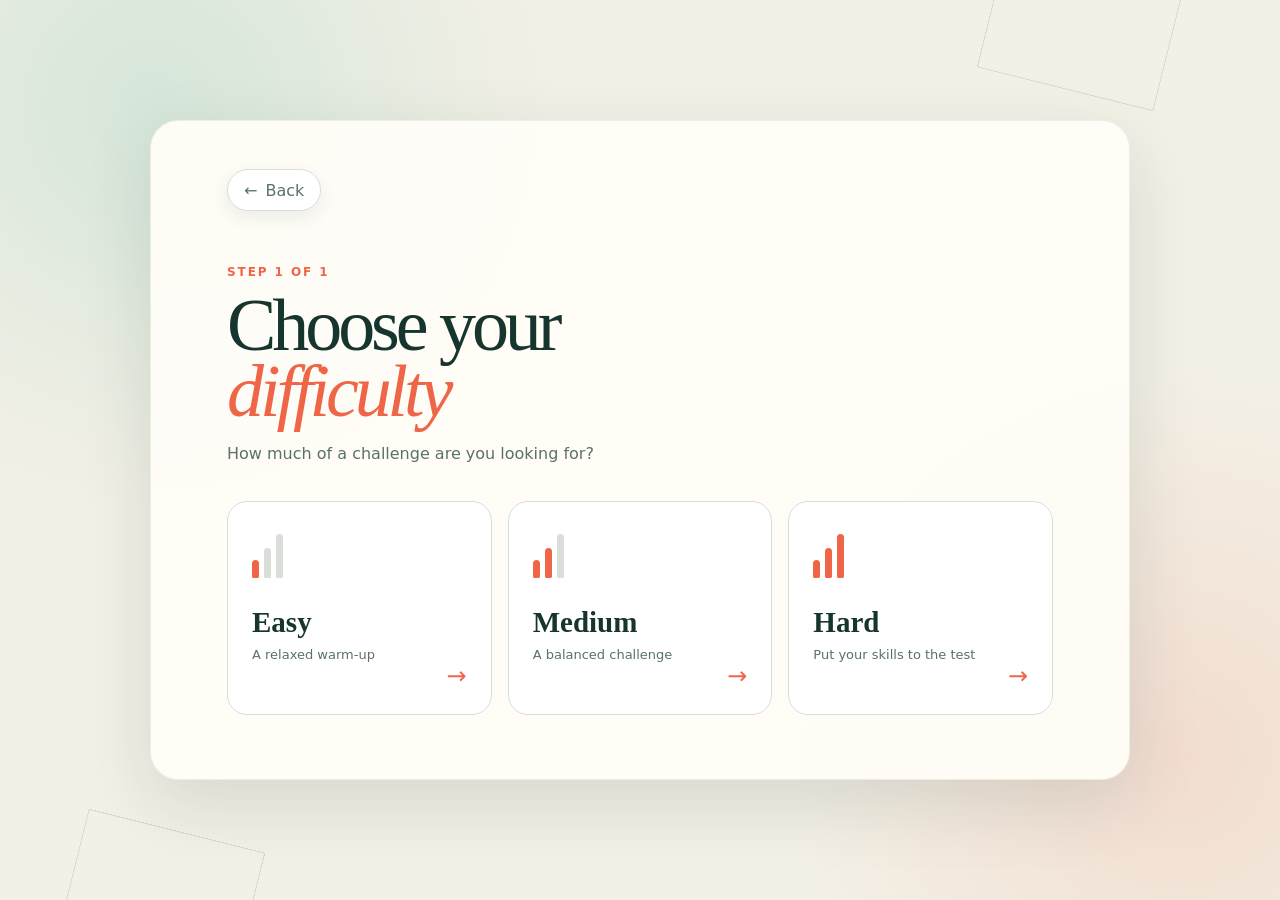
==== src/main/resources/static/difficulty.html @ e73516a6 "Initial Sudoku web application" ====
<!DOCTYPE html>
<html lang="en">
<head>
  <meta charset="UTF-8">
  <meta name="viewport" content="width=device-width, initial-scale=1.0">
  <meta name="description" content="Choose a difficulty for your Sudoku puzzle.">
  <title>Choose Difficulty | Sudoku Generator</title>
  <link rel="stylesheet" href="styles.css">
</head>
<body>
  <main class="page-shell">
    <section class="content-card difficulty-card" aria-labelledby="page-title">
      <button
        class="back-link back-button"
        type="button"
        data-back-button
        data-fallback="index.html"
        aria-label="Go back to the previous page"
      >
        <span aria-hidden="true">←</span> Back
      </button>

      <div class="section-heading">
        <p class="eyebrow">STEP 1 OF 1</p>
        <h1 id="page-title">Choose your<br><span>difficulty</span></h1>
        <p>How much of a challenge are you looking for?</p>
      </div>

      <div class="difficulty-options">
        <a class="difficulty-option easy" href="result.html?difficulty=Easy">
          <span class="level-icon" aria-hidden="true">
            <i></i><i></i><i></i>
          </span>
          <span class="level-text">
            <strong>Easy</strong>
            <small>A relaxed warm-up</small>
          </span>
          <span class="option-arrow" aria-hidden="true">→</span>
        </a>

        <a class="difficulty-option medium" href="result.html?difficulty=Medium">
          <span class="level-icon" aria-hidden="true">
            <i></i><i></i><i></i>
          </span>
          <span class="level-text">
            <strong>Medium</strong>
            <small>A balanced challenge</small>
          </span>
          <span class="option-arrow" aria-hidden="true">→</span>
        </a>

        <a class="difficulty-option hard" href="result.html?difficulty=Hard">
          <span class="level-icon" aria-hidden="true">
            <i></i><i></i><i></i>
          </span>
          <span class="level-text">
            <strong>Hard</strong>
            <small>Put your skills to the test</small>
          </span>
          <span class="option-arrow" aria-hidden="true">→</span>
        </a>
      </div>
    </section>
  </main>

  <script src="script.js"></script>
</body>
</html>
---- src/main/resources/static/styles.css ----
:root {
  --ink: #17352f;
  --ink-soft: #59716c;
  --paper: #fffdf7;
  --paper-deep: #f3f0e6;
  --accent: #ef6548;
  --accent-dark: #d94d33;
  --mint: #a9d7c8;
  --line: #d9ded8;
  --grid-line: #9ca9a4;
  --shadow: 0 24px 70px rgba(23, 53, 47, 0.13);
  --radius-large: 28px;
  --radius-small: 14px;
}

* {
  box-sizing: border-box;
}

html {
  min-height: 100%;
}

body {
  min-height: 100vh;
  margin: 0;
  color: var(--ink);
  background:
    radial-gradient(circle at 12% 12%, rgba(169, 215, 200, 0.4), transparent 25rem),
    radial-gradient(circle at 92% 84%, rgba(239, 101, 72, 0.14), transparent 24rem),
    var(--paper-deep);
  font-family: Inter, ui-sans-serif, system-ui, -apple-system, BlinkMacSystemFont, "Segoe UI", sans-serif;
}

body::before,
body::after {
  position: fixed;
  z-index: -1;
  width: 180px;
  height: 180px;
  border: 1px solid rgba(23, 53, 47, 0.12);
  content: "";
  transform: rotate(14deg);
}

body::before {
  top: -90px;
  right: 8%;
}

body::after {
  bottom: -110px;
  left: 5%;
}

a {
  color: inherit;
}

button,
a {
  -webkit-tap-highlight-color: transparent;
}

.page-shell,
.result-shell {
  display: grid;
  min-height: 100vh;
  place-items: center;
  padding: 32px 20px;
}

.hero-card,
.content-card,
.result-card {
  width: min(100%, 980px);
  overflow: hidden;
  border: 1px solid rgba(23, 53, 47, 0.08);
  border-radius: var(--radius-large);
  background: rgba(255, 253, 247, 0.94);
  box-shadow: var(--shadow);
}

.hero-card {
  position: relative;
  padding: 72px clamp(32px, 8vw, 92px);
}

.hero-card::after {
  position: absolute;
  right: -120px;
  bottom: -180px;
  width: 430px;
  height: 430px;
  border: 76px solid rgba(169, 215, 200, 0.34);
  border-radius: 50%;
  content: "";
}

.brand-mark {
  position: absolute;
  top: 50%;
  right: clamp(42px, 9vw, 110px);
  z-index: 1;
  display: grid;
  width: min(31vw, 260px);
  aspect-ratio: 1;
  grid-template-columns: repeat(3, 1fr);
  border: 3px solid var(--ink);
  background: var(--paper);
  box-shadow: 16px 16px 0 var(--mint);
  transform: translateY(-50%) rotate(3deg);
}

.brand-mark span {
  display: grid;
  place-items: center;
  border: 1px solid var(--line);
  font-family: Georgia, "Times New Roman", serif;
  font-size: clamp(18px, 2.5vw, 30px);
  font-weight: 700;
}

.brand-mark span:nth-child(3n) {
  border-right: 0;
}

.brand-mark span:nth-child(n + 7) {
  border-bottom: 0;
}

.eyebrow {
  margin: 0 0 14px;
  color: var(--accent);
  font-size: 12px;
  font-weight: 800;
  letter-spacing: 0.16em;
}

h1,
h2,
p {
  margin-top: 0;
}

h1 {
  max-width: 620px;
  margin-bottom: 22px;
  font-family: Georgia, "Times New Roman", serif;
  font-size: clamp(52px, 8vw, 88px);
  font-weight: 500;
  letter-spacing: -0.055em;
  line-height: 0.88;
}

h1 span {
  color: var(--accent);
  font-style: italic;
}

.intro {
  position: relative;
  z-index: 2;
  max-width: 430px;
  margin-bottom: 30px;
  color: var(--ink-soft);
  font-size: 17px;
  line-height: 1.7;
}

.button {
  display: inline-flex;
  min-height: 50px;
  align-items: center;
  justify-content: center;
  gap: 24px;
  border: 0;
  border-radius: 999px;
  cursor: pointer;
  font: inherit;
  font-size: 14px;
  font-weight: 800;
  text-decoration: none;
  transition: transform 180ms ease, box-shadow 180ms ease, background 180ms ease;
}

.button:hover {
  transform: translateY(-2px);
}

.button:disabled {
  cursor: not-allowed;
  opacity: 0.55;
  transform: none;
}

.button:focus-visible,
.difficulty-option:focus-visible,
.back-link:focus-visible {
  outline: 3px solid rgba(239, 101, 72, 0.35);
  outline-offset: 4px;
}

.button-large {
  position: relative;
  z-index: 2;
  min-width: 206px;
  min-height: 58px;
  padding: 0 22px 0 28px;
}

.button-primary {
  padding-right: 24px;
  padding-left: 24px;
  color: #fff;
  background: var(--ink);
  box-shadow: 0 10px 24px rgba(23, 53, 47, 0.2);
}

.button-primary:hover {
  background: #21483f;
  box-shadow: 0 14px 28px rgba(23, 53, 47, 0.24);
}

.button-arrow {
  display: grid;
  width: 30px;
  height: 30px;
  place-items: center;
  border-radius: 50%;
  color: var(--ink);
  background: var(--mint);
  font-size: 18px;
}

.small-note {
  position: relative;
  z-index: 2;
  margin: 18px 0 0 18px;
  color: var(--ink-soft);
  font-size: 12px;
}

.content-card {
  position: relative;
  padding: 48px clamp(28px, 7vw, 76px) 64px;
}

.back-link {
  display: inline-flex;
  align-items: center;
  gap: 8px;
  color: var(--ink-soft);
  font-size: 14px;
  font-weight: 700;
  text-decoration: none;
}

.back-button {
  min-height: 42px;
  padding: 0 16px;
  border: 1px solid var(--line);
  border-radius: 999px;
  cursor: pointer;
  background: #fff;
  box-shadow: 0 7px 18px rgba(23, 53, 47, 0.08);
  font: inherit;
  transition: border-color 180ms ease, color 180ms ease, transform 180ms ease;
}

.back-button:hover {
  border-color: rgba(239, 101, 72, 0.5);
  transform: translateY(-2px);
}

.back-link:hover {
  color: var(--accent);
}

.section-heading {
  margin: 54px 0 38px;
}

.section-heading h1 {
  margin-bottom: 20px;
  font-size: clamp(46px, 7vw, 74px);
}

.section-heading > p:last-child {
  margin: 0;
  color: var(--ink-soft);
  font-size: 16px;
}

.difficulty-options {
  display: grid;
  grid-template-columns: repeat(3, 1fr);
  gap: 16px;
}

.difficulty-option {
  display: flex;
  min-height: 210px;
  flex-direction: column;
  padding: 24px;
  border: 1px solid var(--line);
  border-radius: 20px;
  background: #fff;
  text-decoration: none;
  transition: border-color 180ms ease, box-shadow 180ms ease, transform 180ms ease;
}

.difficulty-option:hover {
  border-color: rgba(239, 101, 72, 0.5);
  box-shadow: 0 18px 35px rgba(23, 53, 47, 0.1);
  transform: translateY(-5px);
}

.level-icon {
  display: flex;
  height: 52px;
  align-items: flex-end;
  gap: 5px;
  margin-bottom: 28px;
}

.level-icon i {
  display: block;
  width: 7px;
  border-radius: 5px 5px 2px 2px;
  background: var(--line);
}

.level-icon i:nth-child(1) {
  height: 18px;
}

.level-icon i:nth-child(2) {
  height: 30px;
}

.level-icon i:nth-child(3) {
  height: 44px;
}

.easy .level-icon i:first-child,
.medium .level-icon i:nth-child(-n + 2),
.hard .level-icon i {
  background: var(--accent);
}

.level-text {
  display: flex;
  flex-direction: column;
  gap: 8px;
}

.level-text strong {
  font-family: Georgia, "Times New Roman", serif;
  font-size: 29px;
}

.level-text small {
  color: var(--ink-soft);
  font-size: 13px;
}

.option-arrow {
  align-self: flex-end;
  margin-top: auto;
  color: var(--accent);
  font-size: 24px;
}

.result-shell {
  padding-top: 26px;
  padding-bottom: 26px;
}

.result-card {
  width: min(100%, 1080px);
  padding: clamp(28px, 5vw, 54px);
}

.result-back-button {
  margin-bottom: 28px;
}

.result-header {
  display: flex;
  align-items: flex-end;
  justify-content: space-between;
  gap: 30px;
  margin-bottom: 38px;
}

.result-header h1 {
  margin: 0;
  font-size: clamp(44px, 6vw, 70px);
}

.puzzle-meta {
  display: flex;
  flex-wrap: wrap;
  gap: 28px;
  margin: 0;
}

.puzzle-meta div {
  min-width: 108px;
  padding-left: 14px;
  border-left: 2px solid var(--mint);
}

.puzzle-meta dt {
  margin-bottom: 6px;
  color: var(--ink-soft);
  font-size: 11px;
  font-weight: 700;
  letter-spacing: 0.08em;
  text-transform: uppercase;
}

.puzzle-meta dd {
  margin: 0;
  font-family: Georgia, "Times New Roman", serif;
  font-size: 19px;
  font-weight: 700;
}

.game-area {
  display: grid;
  grid-template-columns: minmax(0, 540px) minmax(210px, 1fr);
  gap: clamp(30px, 6vw, 64px);
  align-items: start;
}

.board-panel {
  min-width: 0;
}

.sudoku-grid {
  display: grid;
  overflow: hidden;
  width: 100%;
  aspect-ratio: 1;
  grid-template-columns: repeat(9, 1fr);
  border: 3px solid var(--ink);
  border-radius: 5px;
  background: #fff;
}

.sudoku-grid.loading,
.sudoku-grid.error {
  place-items: center;
}

.grid-status {
  display: flex;
  min-height: 100%;
  align-items: center;
  justify-content: center;
  flex-direction: column;
  grid-column: 1 / -1;
  gap: 10px;
  padding: 30px;
  color: var(--ink-soft);
  text-align: center;
}

.grid-status strong {
  color: var(--ink);
  font-family: Georgia, "Times New Roman", serif;
  font-size: clamp(22px, 4vw, 31px);
}

.grid-status span:last-child {
  max-width: 300px;
  font-size: 13px;
  line-height: 1.5;
}

.loading-spinner {
  width: 34px;
  height: 34px;
  border: 4px solid var(--mint);
  border-top-color: var(--accent);
  border-radius: 50%;
  animation: spin 700ms linear infinite;
}

.grid-error strong {
  color: var(--accent-dark);
}

@keyframes spin {
  to {
    transform: rotate(360deg);
  }
}

.sudoku-cell {
  display: grid;
  min-width: 0;
  place-items: center;
  padding: 0;
  border-top: 0;
  border-left: 0;
  border-right: 1px solid var(--grid-line);
  border-bottom: 1px solid var(--grid-line);
  color: var(--ink);
  cursor: pointer;
  background: #fff;
  font-family: Georgia, "Times New Roman", serif;
  font-size: clamp(18px, 3.6vw, 31px);
  font-weight: 700;
  transition: background 120ms ease, color 120ms ease, box-shadow 120ms ease;
}

.sudoku-cell:hover {
  background: rgba(169, 215, 200, 0.18);
}

.sudoku-cell:focus-visible {
  position: relative;
  z-index: 2;
  outline: 3px solid rgba(239, 101, 72, 0.55);
  outline-offset: -4px;
}

.sudoku-cell.fixed {
  color: #102a25;
  cursor: default;
  background: rgba(23, 53, 47, 0.035);
  font-weight: 800;
}

.sudoku-cell.user-entry {
  color: #d94d33;
  font-weight: 600;
}

.sudoku-cell.related {
  background: rgba(169, 215, 200, 0.28);
}

.sudoku-cell.selected {
  position: relative;
  z-index: 1;
  background: rgba(169, 215, 200, 0.62);
  box-shadow: inset 0 0 0 3px var(--accent);
}

.sudoku-cell.hinted {
  color: #a84530;
  background: rgba(239, 101, 72, 0.1);
}

.sudoku-cell.correct {
  color: #28725b;
  background: rgba(75, 153, 125, 0.14);
}

.sudoku-cell.incorrect,
.sudoku-cell.conflict {
  color: #bd2d2d;
  background: rgba(204, 55, 55, 0.14);
  box-shadow: inset 0 0 0 2px rgba(189, 45, 45, 0.55);
}

.sudoku-cell:nth-child(9n) {
  border-right: 0;
}

.sudoku-cell:nth-child(n + 73) {
  border-bottom: 0;
}

.sudoku-cell.box-right {
  border-right: 3px solid var(--ink);
}

.sudoku-cell.box-bottom {
  border-bottom: 3px solid var(--ink);
}

.sudoku-cell.empty {
  color: transparent;
}

.sudoku-cell.revealed {
  color: var(--accent);
  background: rgba(239, 101, 72, 0.07);
  animation: reveal 260ms ease both;
}

.number-pad {
  display: grid;
  grid-template-columns: repeat(5, minmax(0, 1fr));
  gap: 8px;
  margin-top: 14px;
}

.number-key {
  min-height: 54px;
  border: 1px solid var(--line);
  border-radius: 12px;
  color: var(--ink);
  cursor: pointer;
  background: #fff;
  box-shadow: 0 5px 14px rgba(23, 53, 47, 0.06);
  font: inherit;
  font-size: 19px;
  font-weight: 800;
  transition: border-color 150ms ease, background 150ms ease, transform 150ms ease;
}

.number-key:hover:not(:disabled) {
  border-color: var(--accent);
  background: rgba(169, 215, 200, 0.24);
  transform: translateY(-2px);
}

.number-key:focus-visible {
  outline: 3px solid rgba(239, 101, 72, 0.35);
  outline-offset: 2px;
}

.number-key:disabled {
  cursor: not-allowed;
  opacity: 0.5;
}

.erase-key {
  color: var(--accent-dark);
  font-size: 13px;
}

@keyframes reveal {
  from {
    opacity: 0;
    transform: scale(0.7);
  }
  to {
    opacity: 1;
    transform: scale(1);
  }
}

.grid-message {
  margin: 13px 0 0;
  color: var(--ink-soft);
  font-size: 12px;
  text-align: center;
}

.action-panel {
  display: flex;
  flex-direction: column;
  gap: 12px;
}

.hints-remaining {
  margin: 0 0 4px;
  padding: 10px 14px;
  border-radius: 12px;
  color: var(--ink-soft);
  background: rgba(169, 215, 200, 0.2);
  font-size: 12px;
  font-weight: 700;
  text-align: center;
}

.completion-panel {
  padding: 16px;
  border: 1px solid rgba(40, 114, 91, 0.3);
  border-radius: 14px;
  background: rgba(75, 153, 125, 0.12);
  text-align: center;
}

.completion-panel[hidden] {
  display: none;
}

.completion-panel strong,
.completion-panel span {
  display: block;
}

.completion-panel strong {
  margin-bottom: 7px;
  color: #28725b;
  font-family: Georgia, "Times New Roman", serif;
  font-size: 21px;
}

.completion-panel span {
  color: var(--ink-soft);
  font-size: 12px;
  line-height: 1.5;
}

.action-copy {
  margin-bottom: 20px;
}

.action-number {
  display: block;
  margin-bottom: 18px;
  color: var(--accent);
  font-size: 12px;
  font-weight: 800;
  letter-spacing: 0.12em;
}

.action-copy h2 {
  margin-bottom: 10px;
  font-family: Georgia, "Times New Roman", serif;
  font-size: 31px;
}

.action-copy p {
  max-width: 250px;
  margin: 0;
  color: var(--ink-soft);
  font-size: 14px;
  line-height: 1.6;
}

.action-panel .button {
  width: 100%;
}

.button-secondary {
  border: 1px solid var(--ink);
  color: var(--ink);
  background: transparent;
}

.button-secondary:hover {
  background: rgba(169, 215, 200, 0.25);
}

.button-ghost {
  color: var(--ink-soft);
  background: transparent;
}

.button-ghost:hover {
  color: var(--accent);
}

@media (max-width: 760px) {
  .hero-card {
    padding-top: 54px;
    padding-bottom: 360px;
    text-align: center;
  }

  .hero-card h1,
  .intro {
    margin-right: auto;
    margin-left: auto;
  }

  .small-note {
    margin-left: 0;
  }

  .brand-mark {
    top: auto;
    right: 50%;
    bottom: 58px;
    width: 236px;
    transform: translateX(50%) rotate(3deg);
  }

  .difficulty-options {
    grid-template-columns: 1fr;
  }

  .difficulty-option {
    min-height: 150px;
  }

  .level-icon {
    margin-bottom: 18px;
  }

  .result-header {
    align-items: flex-start;
    flex-direction: column;
  }

  .game-area {
    grid-template-columns: 1fr;
  }

  .action-panel {
    max-width: none;
  }

  .number-key {
    min-height: 58px;
  }

  .action-copy {
    margin-bottom: 8px;
  }

  .action-copy p {
    max-width: none;
  }
}

@media (max-width: 430px) {
  .page-shell,
  .result-shell {
    padding: 12px;
  }

  .hero-card,
  .content-card,
  .result-card {
    border-radius: 20px;
  }

  .hero-card {
    padding-right: 22px;
    padding-bottom: 322px;
    padding-left: 22px;
  }

  .brand-mark {
    bottom: 46px;
    width: 210px;
  }

  .content-card,
  .result-card {
    padding: 28px 20px;
  }

  .section-heading {
    margin-top: 42px;
  }

  .puzzle-meta {
    width: 100%;
    gap: 12px;
  }

  .puzzle-meta div {
    min-width: 0;
    flex: 1;
  }

  .puzzle-meta div:last-child {
    flex-basis: 100%;
  }

  .sudoku-cell {
    font-size: clamp(16px, 6vw, 23px);
  }

  .number-pad {
    gap: 6px;
  }

  .number-key {
    min-height: 52px;
    border-radius: 10px;
    font-size: 17px;
  }

  .erase-key {
    font-size: 11px;
  }
}

@media (prefers-reduced-motion: reduce) {
  *,
  *::before,
  *::after {
    scroll-behavior: auto !important;
    animation-duration: 0.01ms !important;
    animation-iteration-count: 1 !important;
    transition-duration: 0.01ms !important;
  }
}
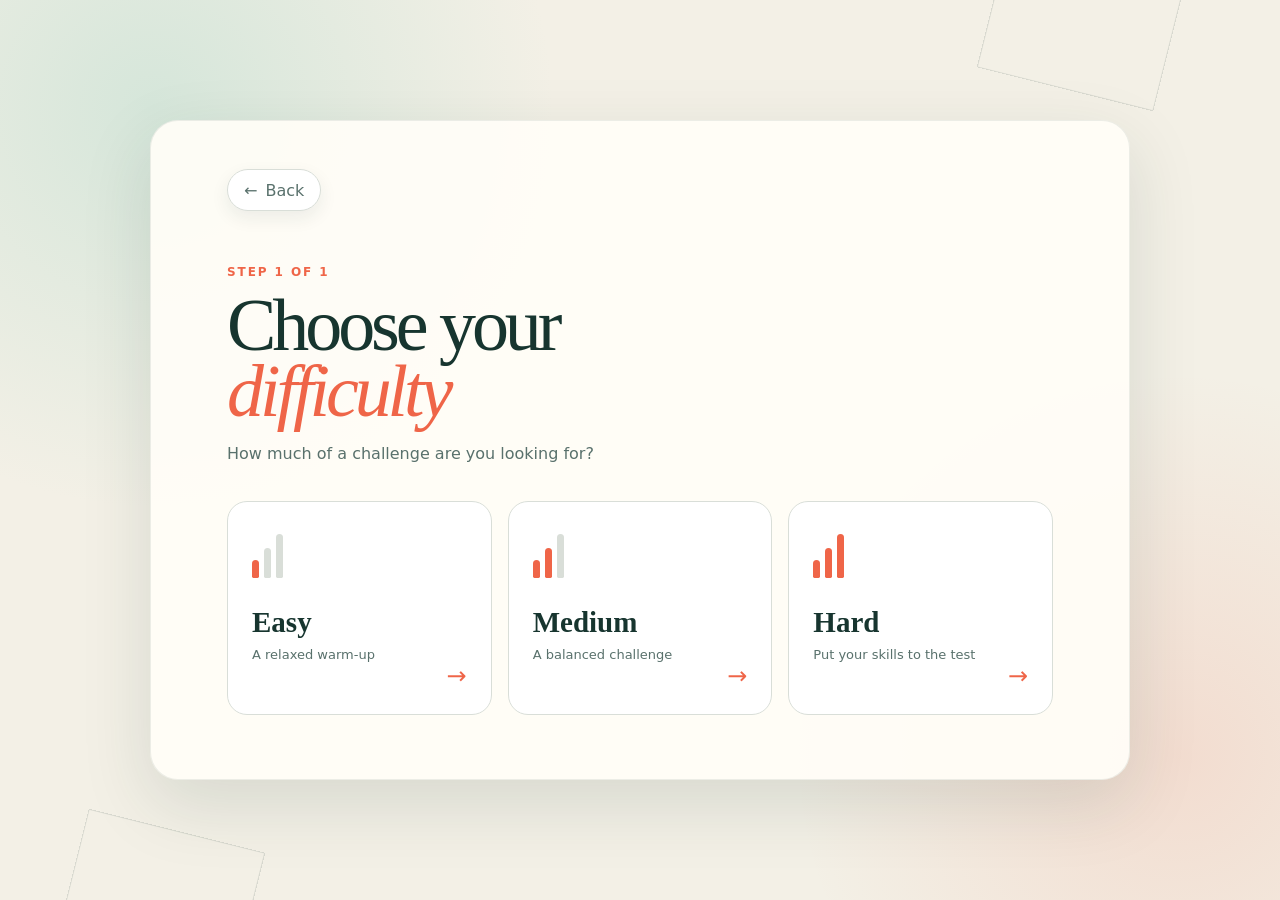
==== commit 5d1fe6fc: "Add refined motion and long-form homepage" ====
--- a/src/main/resources/static/difficulty.html
+++ b/src/main/resources/static/difficulty.html
@@ -7,9 +7,9 @@
   <title>Choose Difficulty | Sudoku Generator</title>
   <link rel="stylesheet" href="styles.css">
 </head>
-<body>
+<body class="difficulty-page motion-pending">
   <main class="page-shell">
-    <section class="content-card difficulty-card" aria-labelledby="page-title">
+    <section class="content-card difficulty-card" aria-labelledby="page-title" data-page-card>
       <button
         class="back-link back-button"
         type="button"
@@ -27,7 +27,7 @@
       </div>
 
       <div class="difficulty-options">
-        <a class="difficulty-option easy" href="result.html?difficulty=Easy">
+        <a class="difficulty-option easy" href="result.html?difficulty=Easy" data-page-link data-difficulty-order="0">
           <span class="level-icon" aria-hidden="true">
             <i></i><i></i><i></i>
           </span>
@@ -38,7 +38,7 @@
           <span class="option-arrow" aria-hidden="true">→</span>
         </a>
 
-        <a class="difficulty-option medium" href="result.html?difficulty=Medium">
+        <a class="difficulty-option medium" href="result.html?difficulty=Medium" data-page-link data-difficulty-order="1">
           <span class="level-icon" aria-hidden="true">
             <i></i><i></i><i></i>
           </span>
@@ -49,7 +49,7 @@
           <span class="option-arrow" aria-hidden="true">→</span>
         </a>
 
-        <a class="difficulty-option hard" href="result.html?difficulty=Hard">
+        <a class="difficulty-option hard" href="result.html?difficulty=Hard" data-page-link data-difficulty-order="2">
           <span class="level-icon" aria-hidden="true">
             <i></i><i></i><i></i>
           </span>
--- a/src/main/resources/static/styles.css
+++ b/src/main/resources/static/styles.css
@@ -11,6 +11,11 @@
   --shadow: 0 24px 70px rgba(23, 53, 47, 0.13);
   --radius-large: 28px;
   --radius-small: 14px;
+  --motion-fast: 160ms;
+  --motion-normal: 280ms;
+  --motion-slow: 620ms;
+  --ease-standard: cubic-bezier(0.22, 1, 0.36, 1);
+  --ease-press: cubic-bezier(0.4, 0, 0.2, 1);
 }
 
 * {
@@ -19,11 +24,14 @@
 
 html {
   min-height: 100%;
+  scroll-behavior: smooth;
+  scroll-padding-top: 92px;
 }
 
 body {
   min-height: 100vh;
   margin: 0;
+  overflow-x: hidden;
   color: var(--ink);
   background:
     radial-gradient(circle at 12% 12%, rgba(169, 215, 200, 0.4), transparent 25rem),
@@ -889,3 +897,1408 @@
     transition-duration: 0.01ms !important;
   }
 }
+
+/* Motion system and long-form home page */
+
+@view-transition {
+  navigation: auto;
+}
+
+::view-transition-old(root) {
+  animation: page-view-out var(--motion-fast) var(--ease-standard) both;
+}
+
+::view-transition-new(root) {
+  animation: page-view-in var(--motion-normal) var(--ease-standard) both;
+}
+
+.skip-link {
+  position: fixed;
+  top: 12px;
+  left: 12px;
+  z-index: 100;
+  padding: 11px 16px;
+  border-radius: 999px;
+  color: #fff;
+  background: var(--ink);
+  font-size: 13px;
+  font-weight: 800;
+  text-decoration: none;
+  transform: translateY(-150%);
+  transition: transform var(--motion-fast) var(--ease-standard);
+}
+
+.skip-link:focus {
+  transform: translateY(0);
+}
+
+.site-header {
+  position: fixed;
+  top: 0;
+  right: 0;
+  left: 0;
+  z-index: 50;
+  padding: 14px 20px;
+  transition:
+    padding var(--motion-normal) var(--ease-standard),
+    background var(--motion-normal) ease,
+    box-shadow var(--motion-normal) ease,
+    backdrop-filter var(--motion-normal) ease;
+}
+
+.site-header.is-scrolled {
+  padding-top: 9px;
+  padding-bottom: 9px;
+  background: rgba(255, 253, 247, 0.78);
+  box-shadow: 0 8px 30px rgba(23, 53, 47, 0.08);
+  backdrop-filter: blur(18px) saturate(1.2);
+  -webkit-backdrop-filter: blur(18px) saturate(1.2);
+}
+
+.site-nav {
+  display: flex;
+  width: min(100%, 1180px);
+  min-height: 54px;
+  align-items: center;
+  justify-content: space-between;
+  gap: 24px;
+  margin: 0 auto;
+  padding: 0 10px 0 16px;
+  border: 1px solid transparent;
+  border-radius: 999px;
+}
+
+.site-header.is-scrolled .site-nav {
+  border-color: rgba(23, 53, 47, 0.07);
+}
+
+.nav-brand {
+  display: inline-flex;
+  align-items: center;
+  gap: 10px;
+  font-family: Georgia, "Times New Roman", serif;
+  font-size: 20px;
+  font-weight: 700;
+  letter-spacing: -0.03em;
+  text-decoration: none;
+}
+
+.nav-brand-grid {
+  display: grid;
+  width: 26px;
+  height: 26px;
+  grid-template-columns: repeat(2, 1fr);
+  overflow: hidden;
+  border: 2px solid var(--ink);
+  border-radius: 5px;
+  transform: rotate(3deg);
+}
+
+.nav-brand-grid i {
+  border-right: 1px solid var(--ink);
+  border-bottom: 1px solid var(--ink);
+}
+
+.nav-brand-grid i:nth-child(2n) {
+  border-right: 0;
+}
+
+.nav-brand-grid i:nth-child(n + 3) {
+  border-bottom: 0;
+}
+
+.nav-links {
+  display: flex;
+  align-items: center;
+  gap: 8px;
+}
+
+.nav-links a {
+  padding: 10px 13px;
+  border-radius: 999px;
+  color: var(--ink-soft);
+  font-size: 13px;
+  font-weight: 750;
+  text-decoration: none;
+  transition: color var(--motion-fast) ease, background var(--motion-fast) ease, transform var(--motion-fast) var(--ease-standard);
+}
+
+.nav-links a:hover,
+.nav-links a:focus-visible {
+  color: var(--ink);
+  background: rgba(169, 215, 200, 0.22);
+}
+
+.nav-links .nav-play {
+  min-width: 72px;
+  color: #fff;
+  background: var(--ink);
+  text-align: center;
+}
+
+.nav-links .nav-play:hover,
+.nav-links .nav-play:focus-visible {
+  color: #fff;
+  background: #21483f;
+  transform: scale(1.03);
+}
+
+.nav-brand:focus-visible,
+.nav-menu-button:focus-visible,
+.difficulty-showcase-card:focus-visible {
+  outline: 3px solid rgba(239, 101, 72, 0.42);
+  outline-offset: 4px;
+}
+
+.nav-menu-button {
+  display: none;
+  width: 44px;
+  height: 44px;
+  place-items: center;
+  padding: 0;
+  border: 1px solid var(--line);
+  border-radius: 50%;
+  cursor: pointer;
+  background: rgba(255, 253, 247, 0.92);
+}
+
+.nav-menu-button span {
+  position: absolute;
+  width: 17px;
+  height: 2px;
+  border-radius: 2px;
+  background: var(--ink);
+  transition: transform var(--motion-fast) var(--ease-standard);
+}
+
+.nav-menu-button span:first-child {
+  transform: translateY(-4px);
+}
+
+.nav-menu-button span:last-child {
+  transform: translateY(4px);
+}
+
+.nav-menu-button[aria-expanded="true"] span:first-child {
+  transform: rotate(45deg);
+}
+
+.nav-menu-button[aria-expanded="true"] span:last-child {
+  transform: rotate(-45deg);
+}
+
+.home-main {
+  background:
+    radial-gradient(circle at 10% 8%, rgba(169, 215, 200, 0.42), transparent 30rem),
+    radial-gradient(circle at 90% 28%, rgba(239, 101, 72, 0.11), transparent 32rem),
+    var(--paper-deep);
+}
+
+.home-section {
+  position: relative;
+  display: flex;
+  min-height: 760px;
+  align-items: center;
+  padding: clamp(92px, 12vw, 156px) 24px;
+}
+
+.home-section:not(.hero-section) {
+  content-visibility: auto;
+  contain-intrinsic-size: auto 820px;
+}
+
+.home-container {
+  width: min(100%, 1180px);
+  margin: 0 auto;
+}
+
+.home-page h2 {
+  margin-bottom: 26px;
+  font-family: Georgia, "Times New Roman", serif;
+  font-size: clamp(46px, 6.5vw, 78px);
+  font-weight: 500;
+  letter-spacing: -0.055em;
+  line-height: 0.98;
+}
+
+.home-page h2 span {
+  color: var(--accent);
+  font-style: italic;
+}
+
+.hero-section {
+  min-height: max(760px, 100svh);
+  padding-top: 128px;
+  overflow: hidden;
+}
+
+.hero-layout {
+  display: grid;
+  grid-template-columns: minmax(0, 1.02fr) minmax(360px, 0.98fr);
+  align-items: center;
+  gap: clamp(52px, 8vw, 110px);
+}
+
+.hero-copy {
+  position: relative;
+  z-index: 2;
+}
+
+.hero-title {
+  max-width: 680px;
+  font-size: clamp(68px, 9vw, 112px);
+}
+
+.hero-actions {
+  display: flex;
+  align-items: center;
+  gap: 18px;
+}
+
+.hero-actions .small-note {
+  margin: 0;
+}
+
+.hero-visual {
+  position: relative;
+  display: grid;
+  min-height: 520px;
+  place-items: center;
+  perspective: 1000px;
+}
+
+.home-page .brand-mark {
+  position: relative;
+  top: auto;
+  right: auto;
+  bottom: auto;
+  width: min(34vw, 390px);
+  transform: rotate(3deg);
+  box-shadow: 22px 22px 0 var(--mint), 0 34px 80px rgba(23, 53, 47, 0.18);
+}
+
+.home-page .brand-mark span {
+  font-size: clamp(24px, 3vw, 40px);
+}
+
+.hero-orbit {
+  position: absolute;
+  width: 520px;
+  height: 520px;
+  border: 1px solid rgba(23, 53, 47, 0.12);
+  border-radius: 50%;
+}
+
+.hero-orbit::before,
+.hero-orbit::after {
+  position: absolute;
+  border-radius: 50%;
+  content: "";
+}
+
+.hero-orbit::before {
+  inset: 66px;
+  border: 1px dashed rgba(239, 101, 72, 0.2);
+}
+
+.hero-orbit::after {
+  top: 44px;
+  right: 66px;
+  width: 16px;
+  height: 16px;
+  background: var(--accent);
+  box-shadow: 0 0 0 10px rgba(239, 101, 72, 0.1);
+}
+
+.hero-caption {
+  position: absolute;
+  right: 12px;
+  bottom: 52px;
+  padding: 10px 14px;
+  border: 1px solid rgba(23, 53, 47, 0.12);
+  border-radius: 999px;
+  color: var(--ink-soft);
+  background: rgba(255, 253, 247, 0.72);
+  font-size: 10px;
+  font-weight: 800;
+  letter-spacing: 0.15em;
+  backdrop-filter: blur(12px);
+}
+
+.motion-ready .hero-eyebrow,
+.motion-ready .hero-title,
+.motion-ready .hero-intro,
+.motion-ready .hero-actions,
+.motion-ready .hero-visual {
+  animation: hero-rise var(--motion-slow) var(--ease-standard) both;
+}
+
+.motion-ready .hero-title { animation-delay: 70ms; }
+.motion-ready .hero-intro { animation-delay: 150ms; }
+.motion-ready .hero-actions { animation-delay: 230ms; }
+.motion-ready .hero-visual { animation-delay: 100ms; }
+
+.motion-ready .hero-board span {
+  animation: number-arrive 360ms var(--ease-standard) both;
+  animation-delay: calc(250ms + var(--hero-cell, 0) * 45ms);
+}
+
+.hero-board span:nth-child(1) { --hero-cell: 0; }
+.hero-board span:nth-child(2) { --hero-cell: 1; }
+.hero-board span:nth-child(3) { --hero-cell: 2; }
+.hero-board span:nth-child(4) { --hero-cell: 3; }
+.hero-board span:nth-child(5) { --hero-cell: 4; }
+.hero-board span:nth-child(6) { --hero-cell: 5; }
+.hero-board span:nth-child(7) { --hero-cell: 6; }
+.hero-board span:nth-child(8) { --hero-cell: 7; }
+.hero-board span:nth-child(9) { --hero-cell: 8; }
+
+.generator-section {
+  background: rgba(255, 253, 247, 0.74);
+}
+
+.generator-layout {
+  display: grid;
+  grid-template-columns: minmax(0, 0.92fr) minmax(390px, 0.78fr);
+  align-items: center;
+  gap: clamp(70px, 10vw, 150px);
+}
+
+.section-intro {
+  max-width: 570px;
+  color: var(--ink-soft);
+  font-size: 17px;
+  line-height: 1.75;
+}
+
+.generator-points {
+  display: grid;
+  gap: 0;
+  margin: 40px 0 0;
+  padding: 0;
+  list-style: none;
+}
+
+.generator-points li {
+  display: grid;
+  grid-template-columns: minmax(170px, 0.7fr) 1fr;
+  gap: 24px;
+  padding: 20px 0;
+  border-top: 1px solid var(--line);
+}
+
+.generator-points strong {
+  font-family: Georgia, "Times New Roman", serif;
+  font-size: 18px;
+}
+
+.generator-points span {
+  color: var(--ink-soft);
+  font-size: 13px;
+  line-height: 1.55;
+}
+
+.generator-visual {
+  position: relative;
+  padding: 26px;
+  border: 1px solid rgba(23, 53, 47, 0.09);
+  border-radius: var(--radius-large);
+  background: #fff;
+  box-shadow: var(--shadow);
+}
+
+.motion-sudoku-board {
+  display: grid;
+  aspect-ratio: 1;
+  grid-template-columns: repeat(9, 1fr);
+  overflow: hidden;
+  border: 3px solid var(--ink);
+  border-radius: 5px;
+  background: var(--paper);
+}
+
+.motion-board-cell {
+  display: grid;
+  place-items: center;
+  border-right: 1px solid var(--grid-line);
+  border-bottom: 1px solid var(--grid-line);
+  font-family: Georgia, "Times New Roman", serif;
+  font-size: clamp(12px, 2vw, 22px);
+  font-weight: 700;
+}
+
+.motion-board-cell:nth-child(9n) { border-right: 0; }
+.motion-board-cell:nth-child(n + 73) { border-bottom: 0; }
+.motion-board-cell:nth-child(9n + 3),
+.motion-board-cell:nth-child(9n + 6) { border-right: 2px solid var(--ink); }
+.motion-board-cell:nth-child(n + 19):nth-child(-n + 27),
+.motion-board-cell:nth-child(n + 46):nth-child(-n + 54) { border-bottom: 2px solid var(--ink); }
+
+.motion-ready .generator-visual:not(.is-visible) {
+  opacity: 0;
+  transform: scale(0.94);
+}
+
+.generator-visual.is-visible {
+  transition: opacity var(--motion-slow) var(--ease-standard), transform var(--motion-slow) var(--ease-standard);
+}
+
+.motion-ready .motion-board-cell.has-value {
+  color: transparent;
+}
+
+.motion-ready .generator-visual.is-visible .motion-board-cell.has-value {
+  animation: demo-number-in 240ms var(--ease-standard) both;
+  animation-delay: calc(var(--board-order) * 10ms + 120ms);
+}
+
+.generator-badge {
+  position: absolute;
+  right: -34px;
+  bottom: 36px;
+  display: flex;
+  width: 122px;
+  height: 122px;
+  align-items: center;
+  justify-content: center;
+  flex-direction: column;
+  border-radius: 50%;
+  color: #fff;
+  background: var(--accent);
+  box-shadow: 0 18px 40px rgba(239, 101, 72, 0.28);
+  transform: rotate(5deg);
+}
+
+.generator-badge strong {
+  font-family: Georgia, "Times New Roman", serif;
+  font-size: 38px;
+  line-height: 1;
+}
+
+.generator-badge span {
+  max-width: 74px;
+  margin-top: 5px;
+  font-size: 10px;
+  font-weight: 800;
+  line-height: 1.2;
+  text-align: center;
+  text-transform: uppercase;
+}
+
+.difficulty-showcase {
+  background:
+    linear-gradient(rgba(23, 53, 47, 0.96), rgba(23, 53, 47, 0.96)),
+    var(--ink);
+}
+
+.difficulty-showcase .centered-heading {
+  max-width: 760px;
+  margin: 0 auto 64px;
+  color: #fff;
+  text-align: center;
+}
+
+.centered-heading > p:last-child {
+  max-width: 620px;
+  margin: 0 auto;
+  color: rgba(255, 255, 255, 0.62);
+  font-size: 16px;
+  line-height: 1.7;
+}
+
+.difficulty-showcase-grid {
+  display: grid;
+  grid-template-columns: repeat(3, 1fr);
+  gap: 18px;
+}
+
+.difficulty-showcase-card {
+  display: flex;
+  min-height: 390px;
+  flex-direction: column;
+  padding: 30px;
+  border: 1px solid rgba(255, 255, 255, 0.14);
+  border-radius: 24px;
+  color: #fff;
+  background: rgba(255, 255, 255, 0.055);
+  text-decoration: none;
+  transition:
+    transform var(--motion-normal) var(--ease-standard),
+    background var(--motion-normal) ease,
+    border-color var(--motion-normal) ease,
+    box-shadow var(--motion-normal) ease;
+}
+
+.difficulty-showcase-card:hover {
+  border-color: rgba(169, 215, 200, 0.5);
+  background: rgba(255, 255, 255, 0.09);
+  box-shadow: 0 24px 50px rgba(0, 0, 0, 0.16);
+  transform: translateY(-8px) scale(1.015);
+}
+
+.difficulty-showcase-card:active,
+.difficulty-showcase-card.is-pressed {
+  transform: translateY(-2px) scale(0.985);
+  transition-duration: 90ms;
+}
+
+.showcase-number {
+  align-self: flex-end;
+  color: rgba(255, 255, 255, 0.4);
+  font-size: 11px;
+  font-weight: 800;
+  letter-spacing: 0.15em;
+}
+
+.difficulty-showcase-card .level-icon {
+  margin: 38px 0 32px;
+}
+
+.difficulty-showcase-card .level-icon i {
+  background: rgba(255, 255, 255, 0.2);
+}
+
+.difficulty-showcase-card > strong {
+  font-family: Georgia, "Times New Roman", serif;
+  font-size: 38px;
+  font-weight: 500;
+}
+
+.difficulty-showcase-card > p {
+  max-width: 250px;
+  margin: 14px 0 30px;
+  color: rgba(255, 255, 255, 0.62);
+  font-size: 14px;
+  line-height: 1.65;
+}
+
+.showcase-link {
+  display: flex;
+  align-items: center;
+  justify-content: space-between;
+  margin-top: auto;
+  padding-top: 20px;
+  border-top: 1px solid rgba(255, 255, 255, 0.12);
+  color: var(--mint);
+  font-size: 13px;
+  font-weight: 800;
+}
+
+.showcase-link i {
+  font-size: 21px;
+  font-style: normal;
+  transition: transform var(--motion-fast) var(--ease-standard);
+}
+
+.difficulty-showcase-card:hover .showcase-link i {
+  transform: translateX(5px);
+}
+
+.features-section {
+  background: var(--paper-deep);
+}
+
+.features-heading {
+  display: grid;
+  grid-template-columns: 1.35fr 0.65fr;
+  align-items: end;
+  gap: 60px;
+  margin-bottom: 62px;
+}
+
+.features-heading h2 {
+  margin-bottom: 0;
+}
+
+.features-heading > p {
+  max-width: 330px;
+  margin: 0 0 8px;
+  color: var(--ink-soft);
+  font-size: 16px;
+  line-height: 1.7;
+}
+
+.feature-grid {
+  display: grid;
+  grid-template-columns: repeat(3, 1fr);
+  gap: 16px;
+}
+
+.feature-card {
+  display: flex;
+  min-height: 250px;
+  justify-content: space-between;
+  flex-direction: column;
+  gap: 36px;
+  padding: 26px;
+  border: 1px solid rgba(23, 53, 47, 0.08);
+  border-radius: 22px;
+  background: rgba(255, 253, 247, 0.9);
+  box-shadow: 0 14px 34px rgba(23, 53, 47, 0.055);
+  transition: transform var(--motion-normal) var(--ease-standard), box-shadow var(--motion-normal) ease;
+}
+
+.feature-card:hover {
+  box-shadow: 0 22px 46px rgba(23, 53, 47, 0.09);
+  transform: translateY(-5px);
+}
+
+.feature-card-wide {
+  grid-column: span 2;
+}
+
+.feature-card h3 {
+  margin: 0 0 10px;
+  font-family: Georgia, "Times New Roman", serif;
+  font-size: 25px;
+}
+
+.feature-card p {
+  max-width: 430px;
+  margin: 0;
+  color: var(--ink-soft);
+  font-size: 13px;
+  line-height: 1.65;
+}
+
+.feature-icon {
+  display: grid;
+  width: 52px;
+  height: 52px;
+  place-items: center;
+  border-radius: 15px;
+  color: var(--accent-dark);
+  background: rgba(239, 101, 72, 0.11);
+  font-family: Georgia, "Times New Roman", serif;
+  font-size: 24px;
+  font-weight: 800;
+}
+
+.keyboard-icon {
+  display: flex;
+  width: auto;
+  max-width: 190px;
+  align-items: center;
+  gap: 7px;
+  padding: 9px;
+  background: rgba(169, 215, 200, 0.22);
+}
+
+.keyboard-icon i {
+  display: grid;
+  width: 34px;
+  height: 34px;
+  place-items: center;
+  border: 1px solid var(--line);
+  border-radius: 8px;
+  background: #fff;
+  box-shadow: 0 3px 0 var(--line);
+  font-family: inherit;
+  font-size: 13px;
+  font-style: normal;
+}
+
+.feature-time {
+  font-family: Georgia, "Times New Roman", serif;
+  font-size: clamp(42px, 6vw, 72px);
+  letter-spacing: -0.05em;
+}
+
+.timer-feature {
+  color: #fff;
+  background: var(--ink);
+}
+
+.timer-feature p {
+  color: rgba(255, 255, 255, 0.62);
+}
+
+.final-cta-section {
+  min-height: 680px;
+  background: rgba(255, 253, 247, 0.92);
+  text-align: center;
+}
+
+.final-cta {
+  width: min(100%, 900px);
+  margin: 0 auto;
+  padding: clamp(58px, 8vw, 96px) 30px;
+  border: 1px solid rgba(23, 53, 47, 0.08);
+  border-radius: 36px;
+  background:
+    radial-gradient(circle at 50% 110%, rgba(169, 215, 200, 0.5), transparent 55%),
+    var(--paper);
+  box-shadow: var(--shadow);
+}
+
+.final-cta h2 {
+  margin-right: auto;
+  margin-left: auto;
+}
+
+.cta-button {
+  box-shadow: 0 12px 34px rgba(23, 53, 47, 0.22), 0 0 0 0 rgba(169, 215, 200, 0.4);
+}
+
+.cta-button:hover {
+  box-shadow: 0 18px 42px rgba(23, 53, 47, 0.26), 0 0 0 8px rgba(169, 215, 200, 0.16);
+  transform: translateY(-3px) scale(1.02);
+}
+
+.site-footer {
+  display: flex;
+  justify-content: space-between;
+  gap: 20px;
+  padding: 28px max(24px, calc((100vw - 1180px) / 2));
+  color: rgba(255, 255, 255, 0.64);
+  background: var(--ink);
+  font-size: 12px;
+}
+
+.motion-ready [data-reveal]:not(.is-visible) {
+  opacity: 0;
+  transform: translateY(28px);
+}
+
+.motion-ready [data-reveal] {
+  transition:
+    opacity var(--motion-slow) var(--ease-standard),
+    transform var(--motion-slow) var(--ease-standard);
+  transition-delay: calc(var(--reveal-order, 0) * 75ms);
+}
+
+.motion-ready [data-reveal].is-visible {
+  opacity: 1;
+  transform: translateY(0);
+}
+
+/* Difficulty page motion */
+
+.difficulty-page.motion-ready .difficulty-card {
+  animation: page-card-in var(--motion-slow) var(--ease-standard) both;
+}
+
+.difficulty-page.motion-ready .section-heading .eyebrow,
+.difficulty-page.motion-ready .section-heading h1,
+.difficulty-page.motion-ready .section-heading > p:last-child {
+  animation: hero-rise 520ms var(--ease-standard) both;
+}
+
+.difficulty-page.motion-ready .section-heading h1 { animation-delay: 60ms; }
+.difficulty-page.motion-ready .section-heading > p:last-child { animation-delay: 120ms; }
+
+.difficulty-page.motion-ready .difficulty-option {
+  animation: option-rise 480ms var(--ease-standard) both;
+  animation-delay: calc(160ms + var(--difficulty-order, 0) * 85ms);
+}
+
+.difficulty-option[data-difficulty-order="0"] { --difficulty-order: 0; }
+.difficulty-option[data-difficulty-order="1"] { --difficulty-order: 1; }
+.difficulty-option[data-difficulty-order="2"] { --difficulty-order: 2; }
+
+.difficulty-page.motion-ready .difficulty-option .level-icon i {
+  transform-origin: bottom;
+  animation: bar-grow 380ms var(--ease-standard) both;
+  animation-delay: calc(300ms + var(--difficulty-order, 0) * 85ms + var(--bar-order, 0) * 70ms);
+}
+
+.level-icon i:nth-child(1) { --bar-order: 0; }
+.level-icon i:nth-child(2) { --bar-order: 1; }
+.level-icon i:nth-child(3) { --bar-order: 2; }
+
+.difficulty-page .difficulty-option:active,
+.difficulty-page .difficulty-option.is-pressed {
+  transform: translateY(-1px) scale(0.975);
+  transition-duration: 90ms;
+}
+
+.difficulty-page .difficulty-option.is-pressed::after {
+  margin-top: 12px;
+  color: var(--accent);
+  content: "Loading puzzle…";
+  font-size: 11px;
+  font-weight: 800;
+}
+
+/* Game motion and feedback */
+
+.result-page.motion-ready .result-card {
+  animation: page-card-in var(--motion-slow) var(--ease-standard) both;
+}
+
+.sudoku-grid {
+  transform-origin: center;
+  transition: opacity var(--motion-normal) var(--ease-standard), transform var(--motion-normal) var(--ease-standard);
+}
+
+.sudoku-grid.board-enter {
+  animation: board-arrive 420ms var(--ease-standard) both;
+}
+
+.sudoku-grid.board-exit {
+  opacity: 0;
+  transform: scale(0.975);
+}
+
+.sudoku-grid.loading .grid-status,
+.sudoku-grid.error .grid-status {
+  animation: status-arrive var(--motion-normal) var(--ease-standard) both;
+}
+
+.sudoku-cell {
+  transform-origin: center;
+  transition:
+    background var(--motion-fast) ease,
+    color var(--motion-fast) ease,
+    box-shadow var(--motion-fast) ease,
+    border-color var(--motion-fast) ease,
+    transform var(--motion-fast) var(--ease-standard);
+}
+
+.sudoku-cell.selected {
+  transform: scale(1.045);
+}
+
+.sudoku-cell.cell-enter {
+  animation: cell-arrive 220ms var(--ease-standard) both;
+  animation-delay: calc(var(--cell-order, 0) * 3ms);
+}
+
+.sudoku-cell.value-pop {
+  animation: value-pop 190ms var(--ease-standard);
+}
+
+.sudoku-cell.conflict-shake {
+  animation: conflict-shake 300ms var(--ease-press);
+}
+
+.sudoku-cell.progress-correct {
+  animation: correct-pulse 430ms var(--ease-standard);
+}
+
+.sudoku-cell.progress-incorrect {
+  animation: incorrect-pulse 380ms var(--ease-standard);
+}
+
+.sudoku-cell.hint-sweep {
+  position: relative;
+  overflow: hidden;
+}
+
+.sudoku-cell.hint-sweep::after {
+  position: absolute;
+  inset: -30%;
+  background: linear-gradient(105deg, transparent 25%, rgba(255, 255, 255, 0.88) 48%, transparent 72%);
+  content: "";
+  transform: translateX(-130%);
+  animation: hint-sweep 620ms var(--ease-standard) both;
+  pointer-events: none;
+}
+
+.sudoku-cell.value-fade {
+  animation: value-fade 130ms ease both;
+}
+
+.sudoku-cell.revealed {
+  animation: reveal 220ms var(--ease-standard) both;
+  animation-delay: calc(var(--cell-order, 0) * 2ms);
+}
+
+.completion-panel:not([hidden]) {
+  animation: completion-arrive 460ms var(--ease-standard) both;
+}
+
+.motion-dialog {
+  width: min(calc(100% - 32px), 440px);
+  padding: 0;
+  border: 0;
+  border-radius: 24px;
+  color: var(--ink);
+  background: transparent;
+  box-shadow: 0 30px 90px rgba(23, 53, 47, 0.25);
+  opacity: 0;
+  transform: scale(0.96) translateY(8px);
+  transition:
+    display var(--motion-normal) allow-discrete,
+    overlay var(--motion-normal) allow-discrete,
+    opacity var(--motion-normal) var(--ease-standard),
+    transform var(--motion-normal) var(--ease-standard);
+}
+
+.motion-dialog[open] {
+  opacity: 1;
+  transform: scale(1) translateY(0);
+}
+
+@starting-style {
+  .motion-dialog[open] {
+    opacity: 0;
+    transform: scale(0.96) translateY(8px);
+  }
+}
+
+.motion-dialog::backdrop {
+  background: rgba(16, 42, 37, 0);
+  backdrop-filter: blur(0);
+  transition:
+    display var(--motion-normal) allow-discrete,
+    overlay var(--motion-normal) allow-discrete,
+    background var(--motion-normal) ease,
+    backdrop-filter var(--motion-normal) ease;
+}
+
+.motion-dialog[open]::backdrop {
+  background: rgba(16, 42, 37, 0.38);
+  backdrop-filter: blur(6px);
+}
+
+.motion-dialog form {
+  padding: 34px;
+  border: 1px solid rgba(23, 53, 47, 0.08);
+  border-radius: 24px;
+  background: var(--paper);
+}
+
+.dialog-mark {
+  display: grid;
+  width: 42px;
+  height: 42px;
+  place-items: center;
+  margin-bottom: 22px;
+  border-radius: 50%;
+  color: var(--accent-dark);
+  background: rgba(239, 101, 72, 0.12);
+  font-family: Georgia, "Times New Roman", serif;
+  font-size: 22px;
+  font-weight: 800;
+}
+
+.motion-dialog h2 {
+  margin-bottom: 12px;
+  font-family: Georgia, "Times New Roman", serif;
+  font-size: 30px;
+}
+
+.motion-dialog p {
+  margin-bottom: 26px;
+  color: var(--ink-soft);
+  font-size: 14px;
+  line-height: 1.65;
+}
+
+.dialog-actions {
+  display: grid;
+  grid-template-columns: 1fr 1fr;
+  gap: 10px;
+}
+
+.celebration-layer {
+  position: fixed;
+  inset: 0;
+  z-index: 80;
+  overflow: hidden;
+  pointer-events: none;
+}
+
+.celebration-particle {
+  position: absolute;
+  top: -24px;
+  left: var(--particle-x);
+  width: 9px;
+  height: 16px;
+  border-radius: 3px;
+  background: var(--particle-color);
+  opacity: 0;
+  animation: particle-fall var(--particle-duration) cubic-bezier(0.18, 0.72, 0.3, 1) var(--particle-delay) both;
+  will-change: transform, opacity;
+}
+
+.page-leaving .home-main,
+.page-leaving .page-shell,
+.page-leaving .result-shell,
+.page-leaving .site-header {
+  opacity: 0;
+  transform: translateY(-4px);
+  transition: opacity 180ms ease, transform 180ms var(--ease-standard);
+  pointer-events: none;
+}
+
+.motion-lite .celebration-particle:nth-child(even) {
+  display: none;
+}
+
+.motion-lite .motion-ready [data-reveal] {
+  transition-duration: 360ms;
+}
+
+.motion-lite .sudoku-cell.cell-enter {
+  animation-delay: calc(var(--cell-order, 0) * 1ms);
+}
+
+.motion-lite .motion-ready .generator-visual.is-visible .motion-board-cell.has-value {
+  animation-delay: calc(var(--board-order) * 4ms + 60ms);
+}
+
+@keyframes hero-rise {
+  from { opacity: 0; transform: translateY(18px); }
+  to { opacity: 1; transform: translateY(0); }
+}
+
+@keyframes number-arrive {
+  from { opacity: 0; transform: scale(0.72); }
+  to { opacity: 1; transform: scale(1); }
+}
+
+@keyframes demo-number-in {
+  from { color: transparent; opacity: 0; transform: scale(0.65); }
+  to { color: var(--ink); opacity: 1; transform: scale(1); }
+}
+
+@keyframes page-card-in {
+  from { opacity: 0; transform: translateY(14px) scale(0.992); }
+  to { opacity: 1; transform: translateY(0) scale(1); }
+}
+
+@keyframes option-rise {
+  from { opacity: 0; transform: translateY(18px); }
+  to { opacity: 1; transform: translateY(0); }
+}
+
+@keyframes bar-grow {
+  from { opacity: 0.35; transform: scaleY(0.15); }
+  to { opacity: 1; transform: scaleY(1); }
+}
+
+@keyframes board-arrive {
+  from { opacity: 0; transform: scale(0.975); }
+  to { opacity: 1; transform: scale(1); }
+}
+
+@keyframes cell-arrive {
+  from { opacity: 0; transform: scale(0.88); }
+  to { opacity: 1; transform: scale(1); }
+}
+
+@keyframes status-arrive {
+  from { opacity: 0; transform: scale(0.97); }
+  to { opacity: 1; transform: scale(1); }
+}
+
+@keyframes value-pop {
+  0% { opacity: 0.25; transform: scale(0.78); }
+  70% { opacity: 1; transform: scale(1.06); }
+  100% { opacity: 1; transform: scale(1); }
+}
+
+@keyframes conflict-shake {
+  0%, 100% { transform: translateX(0); }
+  28% { transform: translateX(-3px); }
+  55% { transform: translateX(3px); }
+  78% { transform: translateX(-1px); }
+}
+
+@keyframes correct-pulse {
+  0%, 100% { box-shadow: inset 0 0 0 0 rgba(40, 114, 91, 0); }
+  45% { box-shadow: inset 0 0 0 3px rgba(40, 114, 91, 0.5); }
+}
+
+@keyframes incorrect-pulse {
+  0%, 100% { transform: translateX(0); }
+  35% { transform: translateX(-2px); }
+  65% { transform: translateX(2px); }
+}
+
+@keyframes hint-sweep {
+  to { transform: translateX(130%); }
+}
+
+@keyframes value-fade {
+  to { color: transparent; opacity: 0; transform: scale(0.82); }
+}
+
+@keyframes completion-arrive {
+  0% { opacity: 0; transform: translateY(8px) scale(0.96); }
+  70% { opacity: 1; transform: translateY(0) scale(1.015); }
+  100% { opacity: 1; transform: translateY(0) scale(1); }
+}
+
+@keyframes particle-fall {
+  0% { opacity: 0; transform: translate3d(0, -4vh, 0) rotate(0); }
+  12% { opacity: 0.95; }
+  100% { opacity: 0; transform: translate3d(var(--particle-drift), 108vh, 0) rotate(var(--particle-rotation)); }
+}
+
+@keyframes page-view-out {
+  to { opacity: 0; transform: translateY(-4px); }
+}
+
+@keyframes page-view-in {
+  from { opacity: 0; transform: translateY(5px); }
+}
+
+@media (max-width: 900px) {
+  .hero-layout,
+  .generator-layout {
+    grid-template-columns: 1fr;
+  }
+
+  .hero-section {
+    padding-top: 132px;
+    text-align: center;
+  }
+
+  .hero-copy h1,
+  .hero-copy .intro {
+    margin-right: auto;
+    margin-left: auto;
+  }
+
+  .hero-actions {
+    justify-content: center;
+    flex-direction: column;
+  }
+
+  .hero-visual {
+    min-height: 460px;
+  }
+
+  .home-page .brand-mark {
+    width: min(70vw, 350px);
+    transform: rotate(3deg);
+  }
+
+  .generator-layout {
+    gap: 64px;
+  }
+
+  .generator-visual {
+    width: min(100%, 560px);
+    margin: 0 auto;
+  }
+
+  .difficulty-showcase-grid,
+  .feature-grid {
+    grid-template-columns: 1fr 1fr;
+  }
+
+  .difficulty-showcase-card:last-child {
+    grid-column: 1 / -1;
+  }
+
+  .features-heading {
+    grid-template-columns: 1fr;
+    gap: 24px;
+  }
+}
+
+@media (max-width: 720px) {
+  html {
+    scroll-padding-top: 76px;
+  }
+
+  .site-header {
+    padding: 10px 12px;
+  }
+
+  .site-nav {
+    min-height: 50px;
+    padding-right: 3px;
+    background: rgba(255, 253, 247, 0.76);
+    backdrop-filter: blur(15px);
+    -webkit-backdrop-filter: blur(15px);
+  }
+
+  .nav-menu-button {
+    position: relative;
+    z-index: 2;
+    display: grid;
+  }
+
+  .nav-links {
+    position: absolute;
+    top: calc(100% + 8px);
+    right: 12px;
+    left: 12px;
+    display: grid;
+    gap: 4px;
+    padding: 12px;
+    border: 1px solid rgba(23, 53, 47, 0.09);
+    border-radius: 20px;
+    background: rgba(255, 253, 247, 0.96);
+    box-shadow: 0 20px 50px rgba(23, 53, 47, 0.16);
+    opacity: 0;
+    transform: translateY(-8px) scale(0.98);
+    visibility: hidden;
+    transition: opacity var(--motion-normal) var(--ease-standard), transform var(--motion-normal) var(--ease-standard), visibility var(--motion-normal);
+    backdrop-filter: blur(18px);
+    -webkit-backdrop-filter: blur(18px);
+  }
+
+  .nav-links.is-open {
+    opacity: 1;
+    transform: translateY(0) scale(1);
+    visibility: visible;
+  }
+
+  .nav-links a {
+    padding: 13px 16px;
+  }
+
+  .home-section {
+    min-height: auto;
+    padding: 100px 18px;
+  }
+
+  .hero-section {
+    min-height: 100svh;
+    padding-top: 116px;
+  }
+
+  .hero-title {
+    font-size: clamp(58px, 18vw, 84px);
+  }
+
+  .hero-visual {
+    min-height: 370px;
+  }
+
+  .hero-orbit {
+    width: 360px;
+    height: 360px;
+  }
+
+  .home-page .brand-mark {
+    right: auto;
+    bottom: auto;
+    width: min(72vw, 290px);
+    transform: rotate(3deg);
+  }
+
+  .hero-caption {
+    right: 4px;
+    bottom: 18px;
+  }
+
+  .generator-points li {
+    grid-template-columns: 1fr;
+    gap: 8px;
+  }
+
+  .generator-visual {
+    padding: 16px;
+  }
+
+  .generator-badge {
+    right: -4px;
+    bottom: -36px;
+    width: 100px;
+    height: 100px;
+  }
+
+  .difficulty-showcase-grid,
+  .feature-grid {
+    grid-template-columns: 1fr;
+  }
+
+  .difficulty-showcase-card,
+  .difficulty-showcase-card:last-child,
+  .feature-card,
+  .feature-card-wide {
+    grid-column: auto;
+  }
+
+  .difficulty-showcase-card {
+    min-height: 330px;
+  }
+
+  .features-heading {
+    margin-bottom: 42px;
+  }
+
+  .feature-card {
+    min-height: 220px;
+  }
+
+  .final-cta {
+    padding-right: 22px;
+    padding-left: 22px;
+    border-radius: 26px;
+  }
+
+  .site-footer {
+    align-items: center;
+    flex-direction: column;
+    text-align: center;
+  }
+}
+
+@media (max-width: 430px) {
+  .home-page .brand-mark {
+    right: auto;
+    bottom: auto;
+    width: min(74vw, 270px);
+    transform: rotate(3deg);
+  }
+
+  .hero-orbit {
+    width: 320px;
+    height: 320px;
+  }
+
+  .home-page h2 {
+    font-size: clamp(42px, 13vw, 58px);
+  }
+
+  .generator-badge {
+    right: -1px;
+  }
+
+  .motion-dialog form {
+    padding: 26px 22px;
+  }
+
+  .dialog-actions {
+    grid-template-columns: 1fr;
+  }
+}
+
+@media (prefers-reduced-motion: reduce) {
+  html {
+    scroll-behavior: auto !important;
+  }
+
+  *,
+  *::before,
+  *::after {
+    animation-delay: 0ms !important;
+    animation-duration: 0.01ms !important;
+    animation-iteration-count: 1 !important;
+    scroll-behavior: auto !important;
+    transition-delay: 0ms !important;
+    transition-duration: 0.01ms !important;
+  }
+
+  .motion-ready [data-reveal],
+  .motion-ready [data-reveal]:not(.is-visible),
+  .motion-ready .generator-visual:not(.is-visible),
+  .motion-ready .motion-board-cell.has-value,
+  .motion-ready .generator-visual.is-visible .motion-board-cell.has-value {
+    color: inherit;
+    opacity: 1;
+    transform: none;
+  }
+
+  .celebration-layer,
+  .celebration-particle {
+    display: none !important;
+  }
+
+  .sudoku-cell.selected,
+  .difficulty-option:active,
+  .difficulty-showcase-card:active,
+  .page-leaving .home-main,
+  .page-leaving .page-shell,
+  .page-leaving .result-shell {
+    transform: none;
+  }
+}
